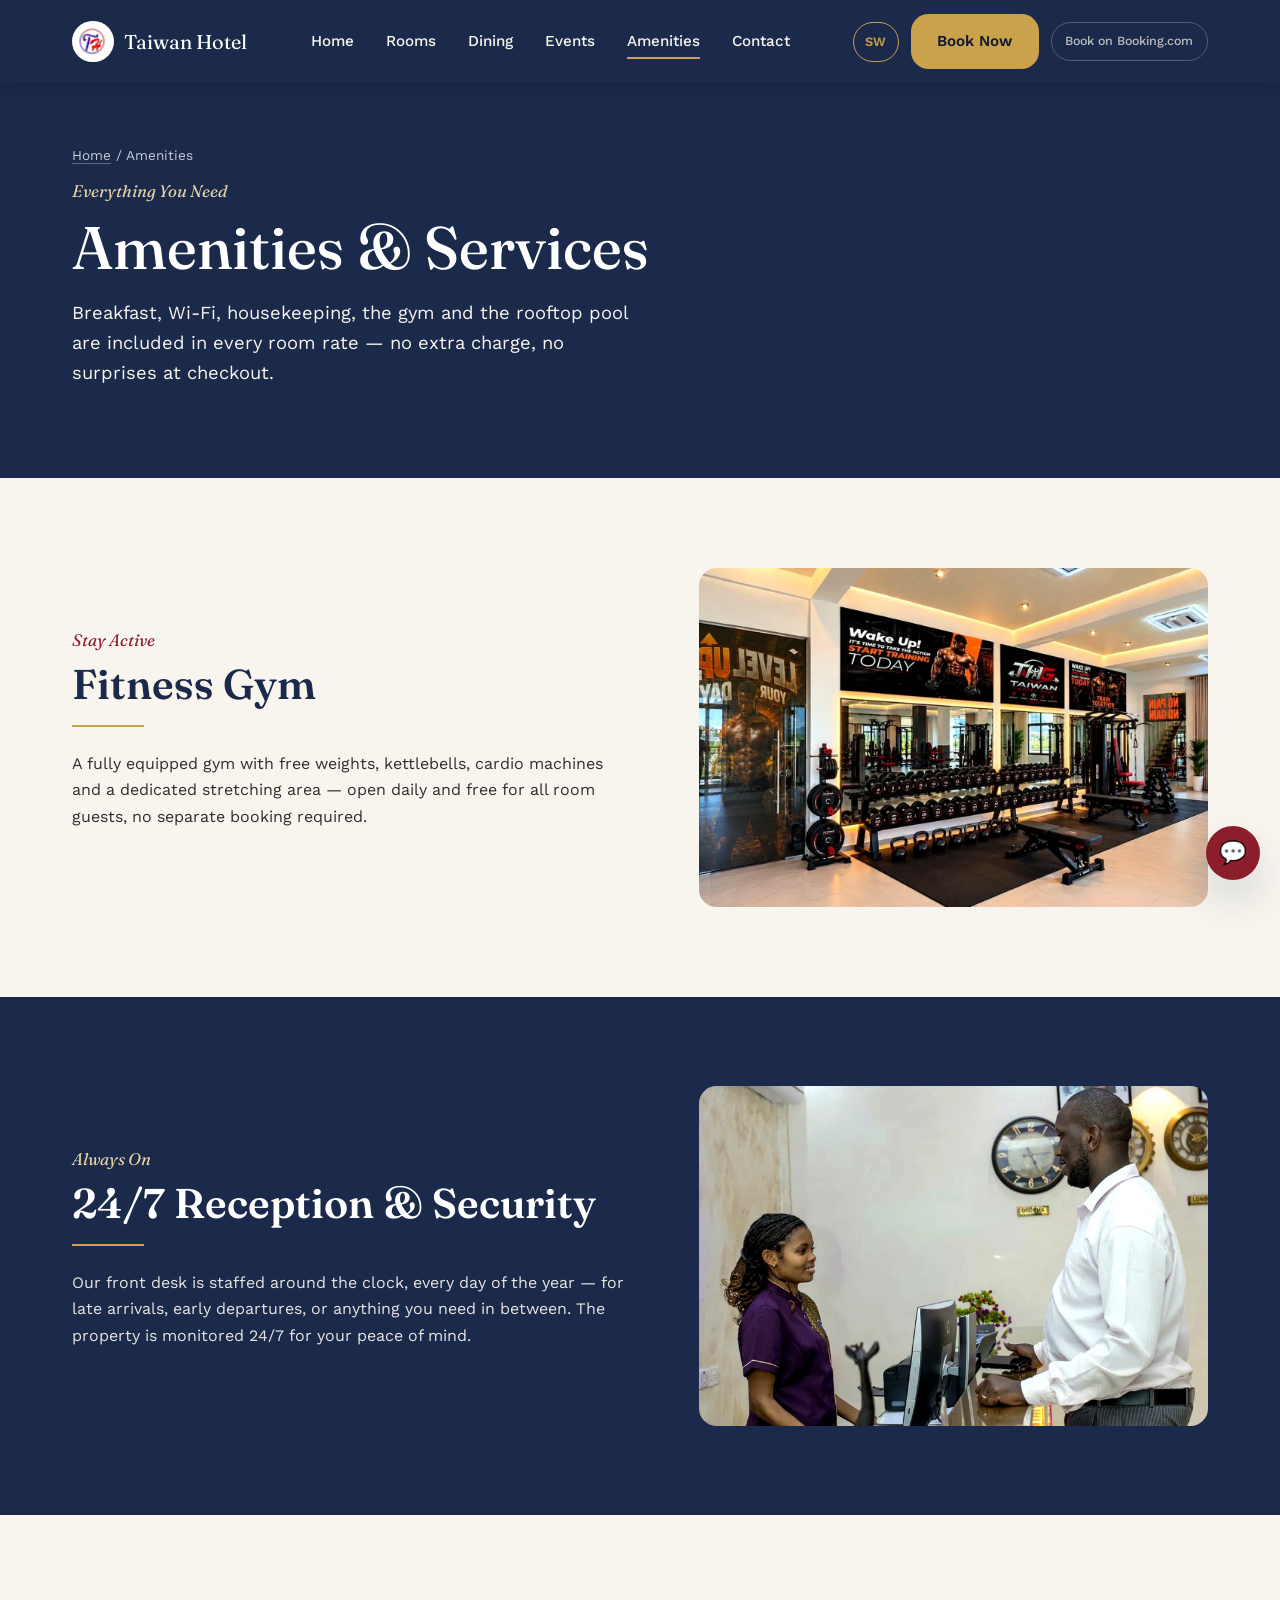
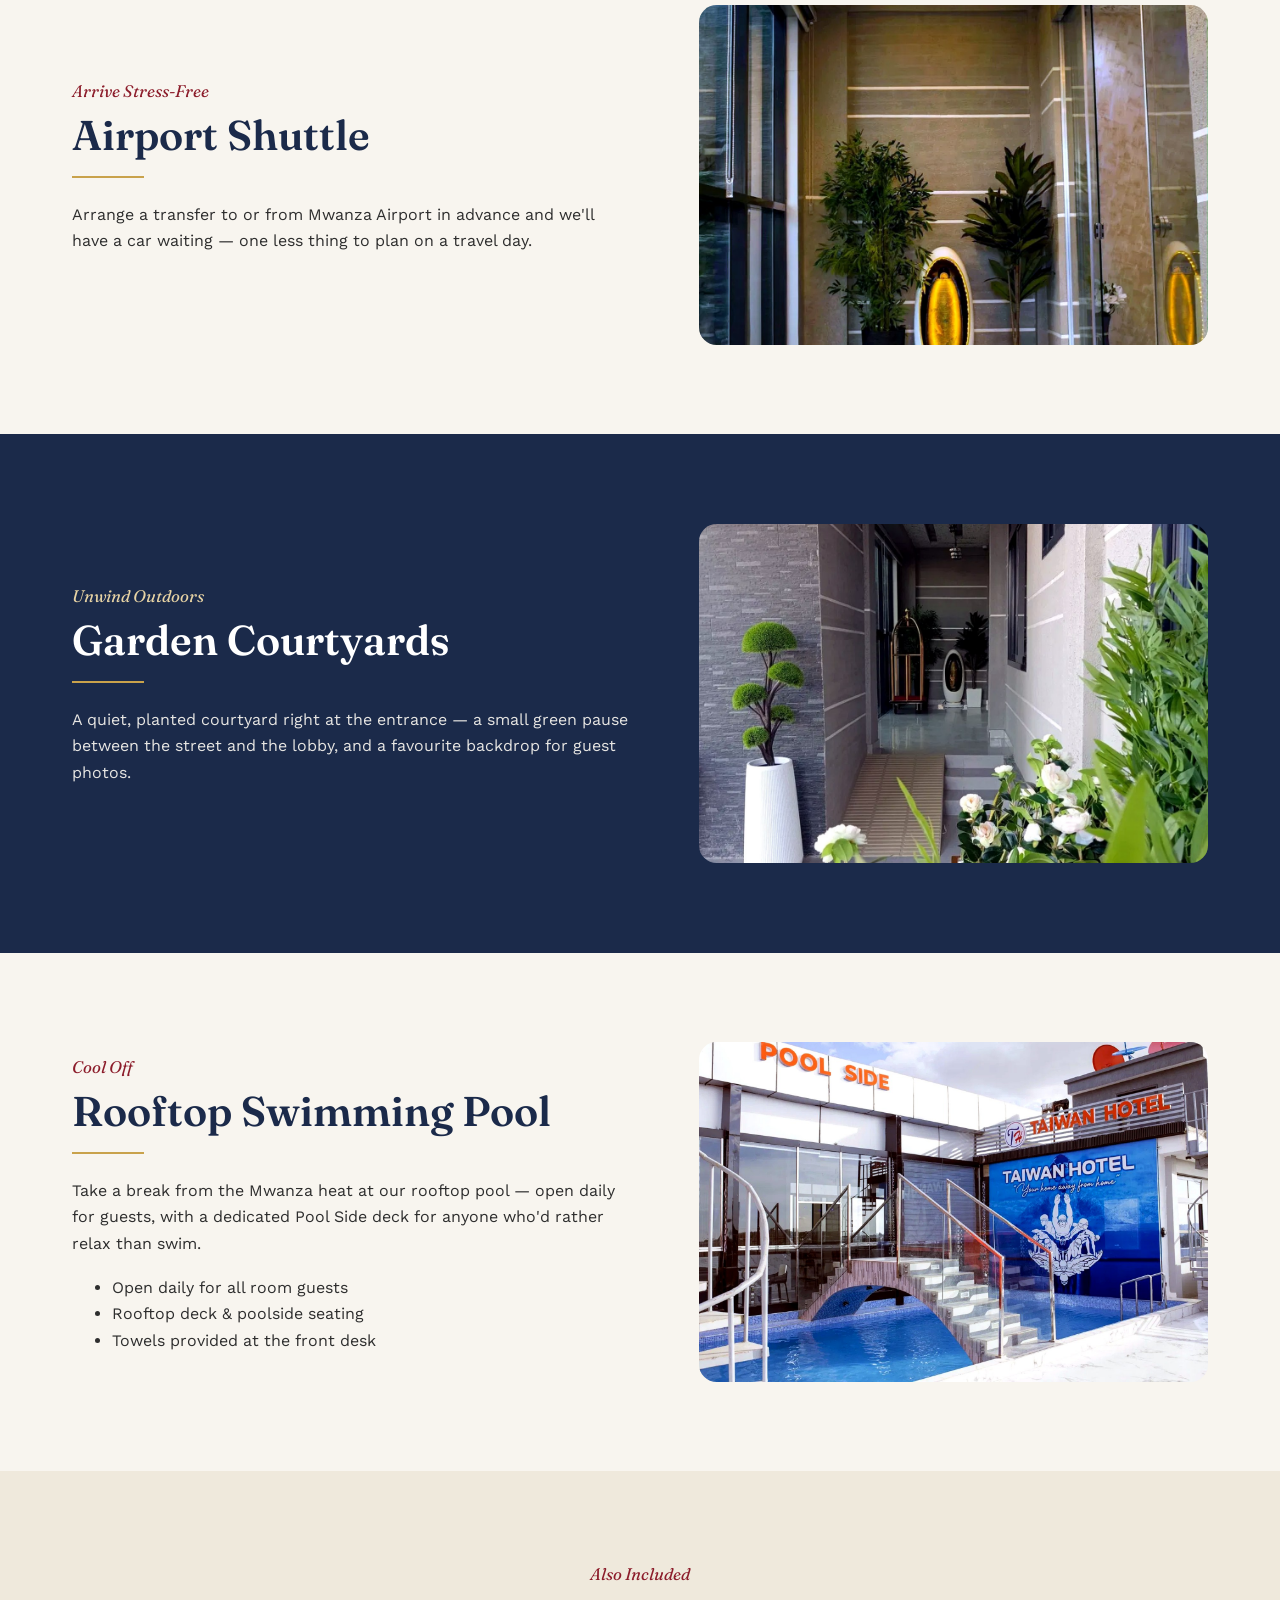
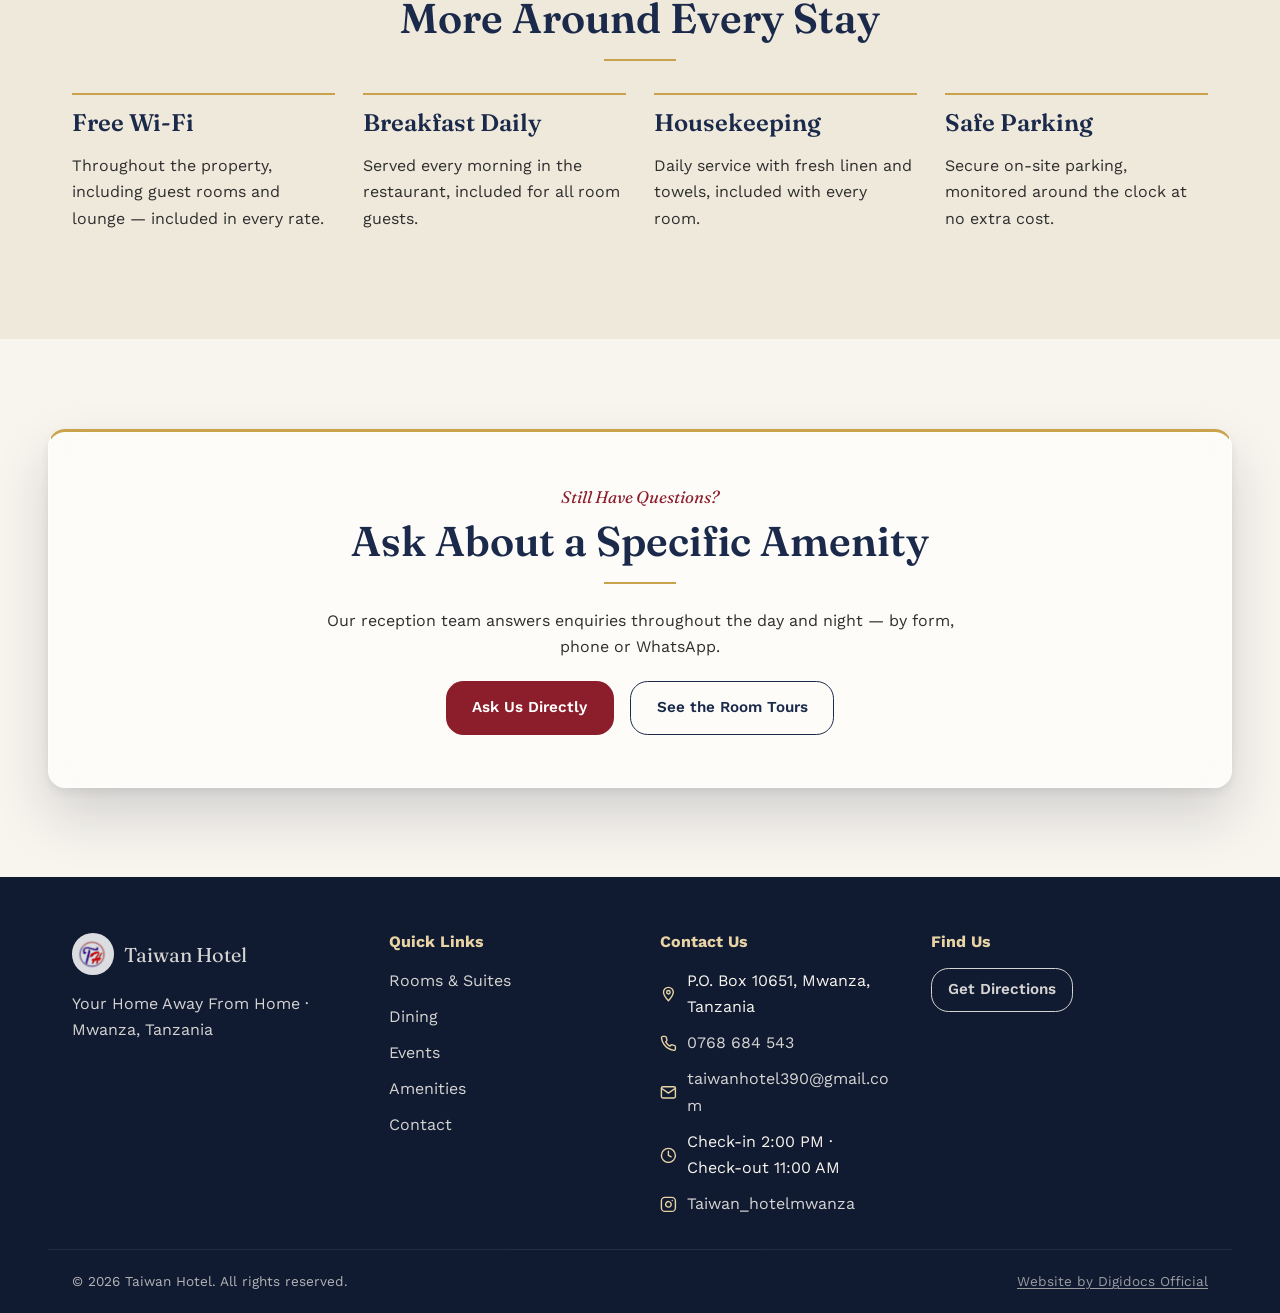
==== amenities.html @ 45055748 "Add files via upload" ====
<!doctype html>
<html lang="en">
<head>
<meta charset="UTF-8">
<meta name="viewport" content="width=device-width, initial-scale=1.0">
<title>Amenities & Services | Taiwan Hotel Mwanza</title>
<meta name="description" content="Gym, garden courtyards, 24/7 reception, airport shuttle and more &mdash; see every amenity and service included at Taiwan Hotel Mwanza.">
<link rel="canonical" href="https://taiwanhotel.co.tz/amenities.html">
<meta property="og:title" content="Amenities &amp; Services | Taiwan Hotel Mwanza">
<meta property="og:description" content="Explore the gym, pool, garden courtyards, 24/7 reception, airport shuttle and more at Taiwan Hotel Mwanza.">
<meta property="og:image" content="https://taiwanhotel.co.tz/hotel-taiwan-mwanza-fitness-gym.jpg">
<meta property="og:image:width" content="1600">
<meta property="og:image:height" content="900">
<meta property="og:image:alt" content="Fitness gym at Taiwan Hotel Mwanza">
<meta property="og:type" content="website">
<meta property="og:url" content="https://taiwanhotel.co.tz/amenities.html">
<meta property="og:site_name" content="Taiwan Hotel Mwanza">
<meta property="og:locale" content="en_TZ">
<meta name="twitter:card" content="summary_large_image">
<meta name="twitter:title" content="Amenities &amp; Services | Taiwan Hotel Mwanza">
<meta name="twitter:description" content="Explore the gym, pool, garden courtyards, 24/7 reception, airport shuttle and more.">
<meta name="twitter:image" content="https://taiwanhotel.co.tz/hotel-taiwan-mwanza-fitness-gym.jpg">
<meta name="robots" content="index, follow">
<meta name="author" content="Taiwan Hotel Mwanza">
<meta name="theme-color" content="#1B2A4A">
<link rel="icon" href="/favicon.ico" sizes="any">
<link rel="icon" type="image/png" sizes="16x16" href="/favicon-16x16.png">
<link rel="icon" type="image/png" sizes="32x32" href="/favicon-32x32.png">
<link rel="icon" type="image/png" sizes="48x48" href="/favicon-48x48.png">
<link rel="apple-touch-icon" sizes="180x180" href="/apple-touch-icon.png">
<link rel="manifest" href="/site.webmanifest">
<link rel="preconnect" href="https://fonts.googleapis.com">
<link rel="preconnect" href="https://fonts.gstatic.com" crossorigin>
<link href="https://fonts.googleapis.com/css2?family=Fraunces:ital,wght@0,400;0,500;0,600;1,500&family=Work+Sans:wght@400;500;600;700&display=swap" rel="stylesheet">
<link rel="stylesheet" href="/style.css">
<script type="application/ld+json">
{
  "@context": "https://schema.org",
  "@type": "BreadcrumbList",
  "itemListElement": [
    { "@type": "ListItem", "position": 1, "name": "Home", "item": "https://taiwanhotel.co.tz/" },
    { "@type": "ListItem", "position": 2, "name": "Amenities", "item": "https://taiwanhotel.co.tz/amenities.html" }
  ]
}
</script>
</head>
<body>
<a class="skip-link" href="#main">Skip to content</a>

<header class="site-header">
  <div class="container header-inner">
    <a class="brand" href="/index.html">
      <img src="/taiwan-hotel-logo.png" alt="Taiwan Hotel logo" width="96" height="96">
      <span>Taiwan Hotel</span>
    </a>
    <nav aria-label="Primary">
      <ul class="nav-links">
        <li><a href="/index.html" data-i18n="nav_home">Home</a></li>
        <li><a href="/rooms.html" data-i18n="nav_rooms">Rooms</a></li>
        <li><a href="/dining.html" data-i18n="nav_dining">Dining</a></li>
        <li><a href="/events.html" data-i18n="nav_events">Events</a></li>
        <li><a href="/amenities.html" aria-current="page" data-i18n="nav_amenities">Amenities</a></li>
        <li><a href="/contact.html" data-i18n="nav_contact">Contact</a></li>
      </ul>
    </nav>
    <div class="nav-actions">
      <button class="lang-toggle" type="button" aria-label="Change language">EN / SW</button>
      <a class="btn btn-gold" href="/contact.html?topic=Room%20Booking" data-i18n="nav_book">Book Now</a>
      <a class="btn-otas header-otas" href="https://www.booking.com/hotel/tz/the-new-taiwan.html?aid=304142&label=gen173nr-10CAQoggJCGnNlYXJjaF90YWl3YW4gaG90ZWwgbXdhbnphSDNYBGjoAYgBAZgBM7gBF8gBD9gBA-gBAfgBAYgCAagCAbgC09z01AbAAgHSAiQ4ZjA3MjY0NC0xMjNiLTRiZWUtOWI3YS0xYTAyODEzZjVhOWLYAgHgAgE" target="_blank" rel="noopener noreferrer" data-i18n="nav_book_otas">Book on Booking.com</a>
      <button class="nav-toggle" aria-label="Open menu" aria-expanded="false"><span></span><span></span><span></span></button>
    </div>
  </div>
  <div class="mobile-panel">
    <a href="/index.html" data-i18n="nav_home">Home</a>
    <a href="/rooms.html" data-i18n="nav_rooms">Rooms</a>
    <a href="/dining.html" data-i18n="nav_dining">Dining</a>
    <a href="/events.html" data-i18n="nav_events">Events</a>
    <a href="/amenities.html" data-i18n="nav_amenities">Amenities</a>
    <a href="/contact.html" data-i18n="nav_contact">Contact</a>
    <div class="mobile-cta-row">
      <a class="btn btn-gold" href="/contact.html?topic=Room%20Booking" data-i18n="nav_book">Book Now</a>
      <a class="btn btn-outline" href="https://wa.me/255768684543" target="_blank" rel="noopener">WhatsApp</a>
    </div>
    <div class="otas-mobile-row">
      <a href="https://www.booking.com/hotel/tz/the-new-taiwan.html?aid=304142&label=gen173nr-10CAQoggJCGnNlYXJjaF90YWl3YW4gaG90ZWwgbXdhbnphSDNYBGjoAYgBAZgBM7gBF8gBD9gBA-gBAfgBAYgCAagCAbgC09z01AbAAgHSAiQ4ZjA3MjY0NC0xMjNiLTRiZWUtOWI3YS0xYTAyODEzZjVhOWLYAgHgAgE" target="_blank" rel="noopener noreferrer" data-i18n="nav_book_otas">Book on Booking.com</a>
    </div>
  </div>
</header>

<main id="main">
  <section class="page-banner">
    <div class="container">
      <div class="breadcrumb"><a href="/index.html" data-i18n="nav_home">Home</a> / <span data-i18n="nav_amenities">Amenities</span></div>
      <span class="eyebrow" style="color:var(--gold-soft)" data-i18n="amenities_hero_eyebrow">Everything You Need</span>
      <h1 data-i18n="amenities_title">Amenities &amp; Services</h1>
      <p class="lede" style="color:var(--ivory)" data-i18n="amenities_lede">Breakfast, Wi-Fi, housekeeping, the gym and the rooftop pool are included in every room rate &mdash; no extra charge, no surprises at checkout.</p>
    </div>
  </section>

  <section>
    <div class="container split">
      <div>
        <span class="eyebrow" data-i18n="amen_gym_eyebrow">Stay Active</span>
        <h2 data-i18n="amen_gym_title">Fitness Gym</h2>
        <hr class="divider">
        <p data-i18n="amen_gym_p">A fully equipped gym with free weights, kettlebells, cardio machines and a dedicated stretching area &mdash; open daily and free for all room guests, no separate booking required.</p>
      </div>
      <figure><img src="/hotel-taiwan-mwanza-fitness-gym.jpg" alt="Taiwan Hotel Gym with dumbbell rack, benches and cardio equipment" loading="lazy" width="1600" height="900"></figure>
    </div>
  </section>

  <section class="bg-navy">
    <div class="container split reverse">
      <figure><img src="/hotel-taiwan-mwanza-reception-service-moment.jpg" alt="Front desk staff assisting a guest at Taiwan Hotel Mwanza reception" loading="lazy" width="1600" height="2400"></figure>
      <div>
        <span class="eyebrow" style="color:var(--gold-soft)" data-i18n="amen_reception_eyebrow">Always On</span>
        <h2 data-i18n="amen_reception_title">24/7 Reception &amp; Security</h2>
        <hr class="divider">
        <p style="color:var(--ivory);opacity:0.92" data-i18n="amen_reception_p">Our front desk is staffed around the clock, every day of the year &mdash; for late arrivals, early departures, or anything you need in between. The property is monitored 24/7 for your peace of mind.</p>
      </div>
    </div>
  </section>

  <section>
    <div class="container split">
      <div>
        <span class="eyebrow" data-i18n="amen_shuttle_eyebrow">Arrive Stress-Free</span>
        <h2 data-i18n="amen_shuttle_title">Airport Shuttle</h2>
        <hr class="divider">
        <p data-i18n="amen_shuttle_p">Arrange a transfer to or from Mwanza Airport in advance and we'll have a car waiting &mdash; one less thing to plan on a travel day.</p>
      </div>
      <figure><img src="/hotel-taiwan-mwanza-corridor-plants.jpg" alt="Covered entrance corridor with potted plants at Taiwan Hotel Mwanza" loading="lazy" width="1200" height="1799"></figure>
    </div>
  </section>

  <section class="bg-navy">
    <div class="container split reverse">
      <figure><img src="/hotel-taiwan-mwanza-garden-walkway.jpg" alt="Garden courtyard walkway with roses at Taiwan Hotel Mwanza" loading="lazy" width="1200" height="1594"></figure>
      <div>
        <span class="eyebrow" style="color:var(--gold-soft)" data-i18n="amen_garden_eyebrow">Unwind Outdoors</span>
        <h2 data-i18n="amen_garden_title">Garden Courtyards</h2>
        <hr class="divider">
        <p style="color:var(--ivory);opacity:0.92" data-i18n="amen_garden_p">A quiet, planted courtyard right at the entrance &mdash; a small green pause between the street and the lobby, and a favourite backdrop for guest photos.</p>
      </div>
    </div>
  </section>

  <section>
    <div class="container split">
      <div>
        <span class="eyebrow" data-i18n="amen_pool_eyebrow">Cool Off</span>
        <h2 data-i18n="amen_pool_title">Rooftop Swimming Pool</h2>
        <hr class="divider">
        <p data-i18n="amen_pool_p">Take a break from the Mwanza heat at our rooftop pool &mdash; open daily for guests, with a dedicated Pool Side deck for anyone who'd rather relax than swim.</p>
        <ul>
          <li data-i18n="amen_pool_li1">Open daily for all room guests</li>
          <li data-i18n="amen_pool_li2">Rooftop deck &amp; poolside seating</li>
          <li data-i18n="amen_pool_li3">Towels provided at the front desk</li>
        </ul>
      </div>
      <figure><img src="/hotel-taiwan-mwanza-rooftop-swimming-pool.jpg" alt="Rooftop swimming pool with bridge walkway at Taiwan Hotel Mwanza, Pool Side signage above" loading="lazy" width="1600" height="1066"></figure>
    </div>
  </section>

  <section class="bg-ivory-deep">
    <div class="container center">
      <span class="eyebrow" data-i18n="amen_more_eyebrow">Also Included</span>
      <h2 data-i18n="amen_more_title">More Around Every Stay</h2>
      <hr class="divider">
    </div>
    <div class="container amenity-row" style="margin-top:2rem">
      <div class="amenity-item"><h3 data-i18n="amen_wifi_title">Free Wi-Fi</h3><p data-i18n="amen_wifi_desc">Throughout the property, including guest rooms and lounge &mdash; included in every rate.</p></div>
      <div class="amenity-item"><h3 data-i18n="amen_bf_title">Breakfast Daily</h3><p data-i18n="amen_bf_desc">Served every morning in the restaurant, included for all room guests.</p></div>
      <div class="amenity-item"><h3 data-i18n="amen_hk_title">Housekeeping</h3><p data-i18n="amen_hk_desc">Daily service with fresh linen and towels, included with every room.</p></div>
      <div class="amenity-item"><h3 data-i18n="amen_park_title">Safe Parking</h3><p data-i18n="amen_park_desc">Secure on-site parking, monitored around the clock at no extra cost.</p></div>
    </div>
  </section>

  <section class="center">
    <div class="container center cta-panel">
      <span class="eyebrow" data-i18n="amen_cta_eyebrow">Still Have Questions?</span>
      <h2 data-i18n="amen_cta_title">Ask About a Specific Amenity</h2>
      <hr class="divider">
      <p class="center" data-i18n="amen_cta_p">Our reception team answers enquiries throughout the day and night &mdash; by form, phone or WhatsApp.</p>
      <div class="cta-actions">
        <a class="btn btn-primary" href="/contact.html?topic=General%20Enquiry" data-i18n="btn_ask_directly">Ask Us Directly</a>
        <a class="btn btn-outline-navy" href="/rooms.html" data-i18n="btn_see_room_tours">See the Room Tours</a>
      </div>
    </div>
  </section>
</main>

<a class="whatsapp-fab" href="https://wa.me/255768684543" aria-label="Chat on WhatsApp" target="_blank" rel="noopener">&#128172;</a>

<footer class="site-footer">
  <div class="container footer-grid">
    <div>
      <a class="brand" href="/index.html" style="margin-bottom:1rem">
        <img src="/taiwan-hotel-logo.png" alt="Taiwan Hotel logo" width="96" height="96">
        <span>Taiwan Hotel</span>
      </a>
      <p style="opacity:0.85" data-i18n="footer_tagline">Your Home Away From Home &middot; Mwanza, Tanzania</p>
    </div>
    <div>
      <h3 data-i18n="footer_quicklinks">Quick Links</h3>
      <ul class="footer-list">
        <li><a href="/rooms.html" data-i18n="footer_link_rooms">Rooms &amp; Suites</a></li>
        <li><a href="/dining.html" data-i18n="nav_dining">Dining</a></li>
        <li><a href="/events.html" data-i18n="nav_events">Events</a></li>
        <li><a href="/amenities.html" data-i18n="nav_amenities">Amenities</a></li>
        <li><a href="/contact.html" data-i18n="nav_contact">Contact</a></li>
      </ul>
    </div>
    <div>
      <h3 data-i18n="footer_contact">Contact Us</h3>
      <ul class="footer-list icon-list">
        <li><svg class="icon" viewBox="0 0 24 24"><path d="M12 21s-7-7.5-7-12a7 7 0 0 1 14 0c0 4.5-7 12-7 12z"/><circle cx="12" cy="9" r="2.5"/></svg><span>P.O. Box 10651, Mwanza, Tanzania</span></li>
        <li><svg class="icon" viewBox="0 0 24 24"><path d="M22 16.92v3a2 2 0 0 1-2.18 2 19.79 19.79 0 0 1-8.63-3.07 19.5 19.5 0 0 1-6-6 19.79 19.79 0 0 1-3.07-8.67A2 2 0 0 1 4.11 2h3a2 2 0 0 1 2 1.72c.13.96.36 1.9.7 2.81a2 2 0 0 1-.45 2.11L8.09 9.91a16 16 0 0 0 6 6l1.27-1.27a2 2 0 0 1 2.11-.45c.91.34 1.85.57 2.81.7A2 2 0 0 1 22 16.92z"/></svg><a href="tel:+255768684543">0768 684 543</a></li>
        <li><svg class="icon" viewBox="0 0 24 24"><rect x="2" y="4" width="20" height="16" rx="2"/><path d="m22 6-10 7L2 6"/></svg><a href="mailto:taiwanhotel390@gmail.com">taiwanhotel390@gmail.com</a></li>
        <li><svg class="icon" viewBox="0 0 24 24"><circle cx="12" cy="12" r="10"/><path d="M12 6v6l4 2"/></svg><span data-i18n="footer_hours">Check-in 2:00 PM &middot; Check-out 11:00 AM</span></li>
        <li><svg class="icon" viewBox="0 0 24 24"><rect x="2" y="2" width="20" height="20" rx="5"/><path d="M16 11.37A4 4 0 1 1 12.63 8 4 4 0 0 1 16 11.37z"/><line x1="17.5" y1="6.5" x2="17.5" y2="6.5"/></svg><a href="https://www.instagram.com/Taiwan_hotelmwanza" target="_blank" rel="noopener noreferrer">Taiwan_hotelmwanza</a></li>
      </ul>
    </div>
    <div>
      <h3 data-i18n="footer_findus">Find Us</h3>
      <a class="btn btn-outline" style="padding:0.5rem 1rem" href="/contact.html" data-i18n="footer_directions">Map &amp; Directions</a>
    </div>
  </div>
  <div class="container footer-bottom">
    <span>&copy; 2026 Taiwan Hotel. All rights reserved.</span>
    <span><a href="https://digidocsofficial.com" target="_blank" rel="noopener noreferrer">Website by Digidocs Official</a></span>
  </div>
</footer>

<script src="/i18n.js"></script>
<script src="/main.js"></script>
</body>
</html>
---- style.css ----
/* ==========================================================================
   Taiwan Hotel Mwanza — Design System
   Palette: Navy #1B2A4A · Burgundy #8C1D2B · Gold #C9A24B · Ivory #F8F5EF · Charcoal #2E2E2E
   Type: "Fraunces" (display/serif) + "Work Sans" (body/sans)
   ========================================================================== */

:root {
  --navy: #1B2A4A;
  --navy-deep: #101a30;
  --burgundy: #8C1D2B;
  --burgundy-deep: #6e1622;
  --gold: #C9A24B;
  --gold-soft: #e7d3a4;
  --ivory: #F8F5EF;
  --ivory-deep: #efe9dc;
  --charcoal: #2E2E2E;
  --white: #ffffff;
  --line: rgba(27, 42, 74, 0.14);
  --line-soft: rgba(27, 42, 74, 0.08);
  --shadow: 0 1.25rem 2.5rem rgba(16, 26, 48, 0.14);

  --font-display: "Fraunces", "Iowan Old Style", Georgia, serif;
  --font-body: "Work Sans", "Segoe UI", Helvetica, Arial, sans-serif;

  --container: 74rem;
  --radius: 1.1rem;
  --glass-bg: rgba(255, 255, 255, 0.66);
  --glass-bg-strong: rgba(255, 255, 255, 0.82);
  --glass-border: rgba(255, 255, 255, 0.55);
  --glass-shadow: 0 1.75rem 3.5rem rgba(16, 26, 48, 0.16), 0 0.25rem 0.75rem rgba(16, 26, 48, 0.08), inset 0 1px 0 rgba(255, 255, 255, 0.65);
  --radius-sm: 0.5rem;
}

*, *::before, *::after { box-sizing: border-box; }

html {
  font-size: 100%;
  scroll-behavior: smooth;
}

@media (prefers-reduced-motion: reduce) {
  html { scroll-behavior: auto; }
  *, *::before, *::after {
    animation-duration: 0.001ms !important;
    animation-iteration-count: 1 !important;
    transition-duration: 0.001ms !important;
  }
}

body {
  margin: 0;
  font-family: var(--font-body);
  color: var(--charcoal);
  background: var(--ivory);
  line-height: 1.65;
  font-size: 1rem;
  -webkit-font-smoothing: antialiased;
}

img { max-width: 100%; display: block; }

h1, h2, h3, h4 {
  font-family: var(--font-display);
  color: var(--navy);
  line-height: 1.15;
  margin: 0 0 1rem;
  font-weight: 600;
}

h1 { font-size: clamp(2.25rem, 5vw, 3.75rem); font-weight: 500; }
h2 { font-size: clamp(1.8rem, 3.4vw, 2.6rem); }
h3 { font-size: clamp(1.25rem, 2vw, 1.5rem); }

p { margin: 0 0 1.1rem; max-width: 42rem; }
p.wide { max-width: none; }

a { color: inherit; text-decoration: none; }

.container {
  width: 100%;
  max-width: var(--container);
  margin: 0 auto;
  padding: 0 1.5rem;
}

section { padding: clamp(3rem, 7vw, 6.5rem) 0; }
.section-tight { padding: clamp(2rem, 4vw, 3.5rem) 0; }

.bg-ivory-deep { background: var(--ivory-deep); }
.bg-navy { background: var(--navy); color: var(--ivory); }
.bg-navy h2, .bg-navy h3 { color: var(--white); }
.bg-white { background: var(--white); }

hr.divider {
  border: none;
  height: 2px;
  width: 4.5rem;
  background: var(--gold);
  margin: 0 0 1.5rem;
}
.center .divider { margin-inline: auto; }

.eyebrow {
  font-family: var(--font-display);
  font-style: italic;
  color: var(--burgundy);
  font-size: 1.05rem;
  margin-bottom: 0.4rem;
  display: block;
}

.lede {
  font-size: 1.15rem;
  color: var(--navy);
  max-width: 36rem;
}

.center { text-align: center; margin-inline: auto; }

/* ---------- Buttons ---------- */
.btn {
  display: inline-flex;
  align-items: center;
  gap: 0.5rem;
  font-family: var(--font-body);
  font-weight: 600;
  font-size: 0.95rem;
  padding: 0.85rem 1.6rem;
  border-radius: var(--radius);
  border: 1px solid transparent;
  cursor: pointer;
  min-height: 44px;
  transition: background 0.2s ease, color 0.2s ease, border-color 0.2s ease, transform 0.15s ease;
}
.btn:focus-visible { outline: 3px solid var(--gold); outline-offset: 2px; }

.btn-primary { background: var(--burgundy); color: var(--white); }
.btn-primary:hover { background: var(--burgundy-deep); }

.btn-gold { background: var(--gold); color: var(--navy-deep); }
.btn-gold:hover { background: var(--gold-soft); }

.btn-outline { background: transparent; border-color: currentColor; color: inherit; }
.btn-outline:hover { background: rgba(255,255,255,0.12); }

.btn-outline-navy { background: transparent; border-color: var(--navy); color: var(--navy); }
.btn-outline-navy:hover { background: var(--navy); color: var(--white); }

.btn-ghost { background: transparent; color: var(--navy); padding-inline: 0; min-height: auto; border-bottom: 1px solid var(--gold); border-radius: 0; }
.btn-ghost:hover { color: var(--burgundy); border-color: var(--burgundy); }

/* ---------- Header / Nav ---------- */
.site-header {
  position: fixed;
  top: 0; left: 0; right: 0;
  z-index: 100;
  background: rgba(27, 42, 74, 0.0);
  transition: background 0.3s ease, box-shadow 0.3s ease;
}
.site-header.solid, .site-header:not(.on-hero) {
  background: var(--navy);
  box-shadow: 0 0.25rem 1rem rgba(0,0,0,0.15);
}
.header-inner {
  display: flex;
  align-items: center;
  justify-content: space-between;
  padding-block: 0.9rem;
  gap: 1rem;
}
.brand {
  display: flex;
  align-items: center;
  gap: 0.65rem;
  color: var(--white);
  font-family: var(--font-display);
  font-size: 1.25rem;
}
.brand img { height: 2.6rem; width: auto; background: var(--white); border-radius: 50%; padding: 0.2rem; }

.nav-links {
  display: none;
  align-items: center;
  gap: 2rem;
  list-style: none;
  margin: 0; padding: 0;
}
.nav-links a {
  color: var(--ivory);
  font-size: 0.95rem;
  font-weight: 500;
  padding: 0.4rem 0;
  border-bottom: 2px solid transparent;
}
.nav-links a:hover, .nav-links a[aria-current="page"] { border-color: var(--gold); }

.nav-actions { display: flex; align-items: center; gap: 0.75rem; }

.lang-toggle {
  background: transparent;
  border: 1px solid var(--gold);
  color: var(--gold);
  font-family: var(--font-body);
  font-weight: 600;
  font-size: 0.8rem;
  padding: 0.4rem 0.7rem;
  border-radius: 999px;
  cursor: pointer;
  min-height: 40px;
}
.lang-toggle:hover { background: var(--gold); color: var(--navy-deep); }

.nav-toggle {
  display: inline-flex;
  flex-direction: column;
  justify-content: center;
  gap: 5px;
  width: 44px; height: 44px;
  background: transparent;
  border: 1px solid rgba(255,255,255,0.35);
  border-radius: var(--radius);
  cursor: pointer;
}
.nav-toggle span { display: block; width: 20px; height: 2px; background: var(--white); margin-inline: auto; }

.mobile-panel {
  display: none;
  flex-direction: column;
  gap: 0.25rem;
  background: var(--navy-deep);
  padding: 1rem 1.5rem 1.5rem;
}
.mobile-panel.open { display: flex; }
.mobile-panel a {
  color: var(--ivory);
  padding: 0.75rem 0;
  border-bottom: 1px solid rgba(255,255,255,0.08);
  font-size: 1rem;
}

@media (min-width: 1024px) {
  .nav-links { display: flex; }
  .nav-toggle { display: none; }
  .mobile-panel { display: none !important; }
}

/* ---------- Hero ---------- */
.hero {
  position: relative;
  min-height: 100vh;
  min-height: 100svh;
  display: flex;
  align-items: flex-end;
  overflow: hidden;
  background: var(--navy-deep);
}
.hero video {
  position: absolute;
  inset: 0;
  width: 100%; height: 100%;
  object-fit: cover;
}
.hero-slideshow {
  position: absolute;
  inset: 0;
  width: 100%; height: 100%;
  overflow: hidden;
}
.hero-slide {
  position: absolute;
  inset: 0;
  width: 100%; height: 100%;
  object-fit: cover;
  opacity: 0;
  animation:
    hero-slide-fade 30s infinite,
    hero-slide-zoom 30s infinite;
}
.hero-slide:nth-child(1) { animation-delay: 0s, 0s; }
.hero-slide:nth-child(2) { animation-delay: 6s, 6s; }
.hero-slide:nth-child(3) { animation-delay: 12s, 12s; }
.hero-slide:nth-child(4) { animation-delay: 18s, 18s; }
.hero-slide:nth-child(5) { animation-delay: 24s, 24s; }
@keyframes hero-slide-fade {
  0%      { opacity: 0; }
  2.5%    { opacity: 1; }
  17.5%   { opacity: 1; }
  20%     { opacity: 0; }
  100%    { opacity: 0; }
}
@keyframes hero-slide-zoom {
  0%   { transform: scale(1.06); }
  20%  { transform: scale(1.14); }
  100% { transform: scale(1.14); }
}
@media (prefers-reduced-motion: reduce) {
  .hero-slide { animation: none !important; opacity: 0; transform: none !important; }
  .hero-slide:first-child { opacity: 1; }
}
.hero::after {
  content: "";
  position: absolute; inset: 0;
  background: linear-gradient(0deg, rgba(16,26,48,0.88) 0%, rgba(16,26,48,0.35) 45%, rgba(16,26,48,0.55) 100%);
}
.hero-content {
  position: relative;
  z-index: 2;
  color: var(--white);
  padding-block: 6rem 3rem;
  width: 100%;
}
.hero-content .eyebrow { color: var(--gold-soft); }
.hero-content h1 { color: var(--white); }
.hero-content h1 em { font-style: italic; color: var(--gold-soft); }
.hero-actions { display: flex; flex-wrap: wrap; gap: 1rem; margin-top: 1.5rem; }

/* Plan-your-stay strip */
.stay-strip {
  position: relative;
  z-index: 3;
  background: var(--glass-bg-strong);
  backdrop-filter: blur(22px) saturate(160%);
  -webkit-backdrop-filter: blur(22px) saturate(160%);
  border: 1px solid var(--glass-border);
  margin: 0 1rem -3.5rem;
  border-radius: var(--radius);
  box-shadow: var(--glass-shadow);
  padding: 1.5rem;
  display: grid;
  gap: 1rem;
  grid-template-columns: 1fr;
}
@media (min-width: 900px) {
  .stay-strip {
    margin: 0 auto -3.5rem;
    max-width: 62rem;
    grid-template-columns: repeat(4, 1fr) auto;
    align-items: end;
  }
}
.stay-strip label {
  display: block;
  font-size: 0.78rem;
  text-transform: none;
  color: var(--navy);
  font-weight: 600;
  margin-bottom: 0.35rem;
}
.stay-strip input, .stay-strip select {
  width: 100%;
  border: 1px solid var(--line);
  border-radius: var(--radius-sm);
  padding: 0.65rem 0.75rem;
  font-family: var(--font-body);
  font-size: 0.95rem;
  min-height: 44px;
  background: rgba(255,255,255,0.85);
  color: var(--charcoal);
}

/* ---------- Cards / grids ---------- */
.grid { display: grid; gap: 2rem; }
@media (min-width: 700px) { .grid-2 { grid-template-columns: 1fr 1fr; } }
@media (min-width: 900px) { .grid-3 { grid-template-columns: repeat(3, 1fr); } .grid-4 { grid-template-columns: repeat(4, 1fr); } }

.split {
  display: grid;
  gap: 2.5rem;
  align-items: center;
}
@media (min-width: 900px) {
  .split { grid-template-columns: 1.05fr 0.95fr; gap: 4rem; }
  .split.reverse > *:first-child { order: 2; }
}
.split figure { margin: 0; }
.split img { border-radius: var(--radius); aspect-ratio: 3 / 2; object-fit: cover; width: 100%; height: auto; }

.amenity-row {
  display: grid;
  gap: 1.75rem;
  grid-template-columns: repeat(2, 1fr);
}
@media (min-width: 700px) { .amenity-row { grid-template-columns: repeat(4, 1fr); } }
.amenity-item { border-top: 2px solid var(--gold); padding-top: 0.9rem; }
.amenity-item .num { font-family: var(--font-display); font-style: italic; color: var(--burgundy); font-size: 1.05rem; }

.room-card, .venue-card, .dish-card {
  background: var(--glass-bg);
  backdrop-filter: blur(16px) saturate(140%);
  -webkit-backdrop-filter: blur(16px) saturate(140%);
  border: 1px solid var(--glass-border);
  border-radius: var(--radius);
  box-shadow: var(--glass-shadow);
  overflow: hidden;
  position: relative;
}
.room-card::before, .venue-card::before, .dish-card::before {
  content: "";
  position: absolute;
  top: 0; left: 0; right: 0;
  height: 3px;
  background: linear-gradient(90deg, var(--gold) 0%, var(--gold-soft) 50%, var(--burgundy) 100%);
  z-index: 1;
}
.room-card img, .venue-card img, .dish-card img { aspect-ratio: 3/2; object-fit: cover; object-position: center; width: 100%; height: auto; display: block; }
.room-card .body, .venue-card .body, .dish-card .body { padding: 1.5rem; }
.room-card .price { font-family: var(--font-display); color: var(--burgundy); font-size: 1.2rem; }

/* ---------- Testimonials ---------- */
.testimonials { display: grid; gap: 1.75rem; }
@media (min-width: 800px) { .testimonials { grid-template-columns: repeat(3, 1fr); } }
.testi-card {
  background: var(--glass-bg);
  backdrop-filter: blur(16px) saturate(140%);
  -webkit-backdrop-filter: blur(16px) saturate(140%);
  border: 1px solid var(--glass-border);
  border-top: 3px solid var(--gold);
  border-radius: var(--radius);
  box-shadow: var(--glass-shadow);
  padding: 1.75rem;
  display: flex;
  flex-direction: column;
  gap: 1rem;
  height: 100%;
}
.testi-quote { font-family: var(--font-display); font-style: italic; color: var(--navy); font-size: 1.05rem; }
.testi-person { display: flex; align-items: center; gap: 0.85rem; margin-top: auto; }
.avatar {
  width: 3rem; height: 3rem;
  border-radius: 50%;
  display: flex; align-items: center; justify-content: center;
  background: var(--navy);
  color: var(--gold-soft);
  font-family: var(--font-display);
  font-weight: 600;
  flex-shrink: 0;
  overflow: hidden;
}
.avatar img { width: 100%; height: 100%; object-fit: cover; }
.testi-source { font-size: 0.82rem; color: var(--burgundy); font-weight: 600; }

/* ---------- Forms ---------- */
.form-card {
  background: var(--glass-bg-strong);
  backdrop-filter: blur(20px) saturate(150%);
  -webkit-backdrop-filter: blur(20px) saturate(150%);
  border: 1px solid var(--glass-border);
  padding: clamp(1.5rem, 4vw, 2.75rem);
  border-radius: var(--radius);
  box-shadow: var(--glass-shadow);
}
.form-row { display: grid; gap: 1rem; margin-bottom: 1rem; }
@media (min-width: 640px) { .form-row.cols-2 { grid-template-columns: 1fr 1fr; } }
.form-card label { display: block; font-weight: 600; font-size: 0.88rem; margin-bottom: 0.35rem; color: var(--navy); }
.form-card input, .form-card select, .form-card textarea {
  width: 100%;
  border: 1px solid var(--line);
  border-radius: var(--radius-sm);
  padding: 0.75rem;
  font-family: var(--font-body);
  font-size: 1rem;
  background: var(--ivory);
  color: var(--charcoal);
  min-height: 44px;
}
.form-card textarea { min-height: 8rem; resize: vertical; }
.form-note { font-size: 0.85rem; color: var(--navy); opacity: 0.75; }
.honeypot { position: absolute; left: -9999px; }

.stay-summary {
  background: var(--ivory-deep);
  border: 1px solid var(--line);
  border-left: 3px solid var(--gold);
  border-radius: var(--radius);
  padding: 1.25rem 1.5rem;
  margin-bottom: 1.5rem;
}
.stay-summary h2 { margin-bottom: 0.75rem; font-size: 1.1rem; }
.stay-summary-grid {
  display: grid;
  grid-template-columns: repeat(2, 1fr);
  gap: 0.85rem 1.5rem;
  margin: 0 0 0.85rem;
}
@media (min-width: 560px) { .stay-summary-grid { grid-template-columns: repeat(4, 1fr); } }
.stay-summary-grid dt { font-size: 0.72rem; text-transform: uppercase; letter-spacing: 0.03em; color: var(--navy); opacity: 0.65; margin: 0; }
.stay-summary-grid dd { margin: 0.15rem 0 0; font-weight: 600; color: var(--navy); }
.stay-summary .form-note { margin-bottom: 0.5rem; }

/* ---------- Footer ---------- */
.site-footer { background: var(--navy-deep); color: var(--ivory); }
.footer-grid {
  display: grid;
  gap: 2.5rem;
  padding-block: 3.5rem 2rem;
}
@media (min-width: 800px) { .footer-grid { grid-template-columns: 1.2fr 1fr 1fr 1.2fr; } }
.site-footer h3 { color: var(--gold-soft); font-size: 1rem; font-family: var(--font-body); font-weight: 700; margin-bottom: 1rem; }
.site-footer a { color: var(--ivory); opacity: 0.85; }
.site-footer a:hover { opacity: 1; color: var(--gold-soft); }
.footer-list { list-style: none; margin: 0; padding: 0; display: flex; flex-direction: column; gap: 0.6rem; }
.icon-list li { display: flex; align-items: center; gap: 0.65rem; }
.icon { width: 1.05rem; height: 1.05rem; flex-shrink: 0; stroke: var(--gold-soft); fill: none; stroke-width: 2; stroke-linecap: round; stroke-linejoin: round; }
.contact-block .icon { stroke: var(--gold); }
.contact-block li { display: flex; align-items: center; gap: 0.75rem; }
.footer-bottom {
  border-top: 1px solid rgba(255,255,255,0.12);
  padding-block: 1.25rem;
  font-size: 0.85rem;
  opacity: 0.7;
  display: flex; flex-wrap: wrap; gap: 0.5rem 1.5rem; justify-content: space-between;
}
.map-embed { border: 0; width: 100%; height: 14rem; border-radius: var(--radius); filter: grayscale(0.15) contrast(1.05); }
.footer-bottom a { text-decoration: underline; text-underline-offset: 2px; opacity: 0.85; }
.footer-bottom a:hover { opacity: 1; color: var(--gold-soft); }


/* ---------- Utility ---------- */
.skip-link {
  position: absolute; left: -9999px; top: 0;
  background: var(--gold); color: var(--navy-deep);
  padding: 0.75rem 1.25rem; z-index: 200;
}
.skip-link:focus { left: 1rem; top: 1rem; }

.page-banner {
  background: var(--navy);
  color: var(--white);
  padding-top: clamp(7rem, 14vw, 9rem);
  padding-bottom: clamp(3rem, 6vw, 4.5rem);
}
.page-banner h1 { color: var(--white); }
.breadcrumb { font-size: 0.85rem; opacity: 0.75; margin-bottom: 0.75rem; }

.btn-otas {
  background: transparent;
  color: var(--ivory);
  opacity: 0.72;
  border: 1px solid rgba(248,245,239,0.35);
  font-size: 0.78rem;
  font-weight: 500;
  padding: 0.5rem 0.85rem;
  min-height: 36px;
  border-radius: 999px;
}
.btn-otas:hover { opacity: 1; border-color: var(--gold-soft); color: var(--gold-soft); }
@media (max-width: 640px) { .btn-otas.header-otas { display: none; } }

.otas-mobile-row {
  border-top: 1px solid rgba(255,255,255,0.1);
  margin-top: 0.5rem;
  padding-top: 0.85rem;
}
.otas-mobile-row a {
  font-size: 0.85rem;
  opacity: 0.75;
}

/* ---------- TripAdvisor widget block ---------- */
.reviews-widget {
  margin-top: 3rem;
  padding-top: 2.5rem;
  border-top: 1px solid var(--line);
  text-align: center;
}
.reviews-widget h3 { margin-bottom: 0.35rem; }
.reviews-widget p { margin-inline: auto; opacity: 0.8; }
.reviews-widget-embed {
  margin-top: 1.5rem;
  min-height: 5.5rem;
  display: flex;
  align-items: center;
  justify-content: center;
}
.reviews-widget-embed .ta-placeholder {
  font-size: 0.85rem;
  color: var(--navy);
  opacity: 0.55;
}

.ta-strip {
  margin-top: 1.75rem;
  display: grid;
  gap: 1.25rem;
  grid-template-columns: 1fr;
  text-align: left;
}
@media (min-width: 900px) {
  .ta-strip { grid-template-columns: repeat(3, 1fr) 0.85fr; align-items: stretch; }
}
.ta-strip-card {
  background: var(--glass-bg);
  backdrop-filter: blur(14px) saturate(140%);
  -webkit-backdrop-filter: blur(14px) saturate(140%);
  border: 1px solid var(--glass-border);
  border-top: 3px solid var(--gold);
  padding: 1.4rem;
  border-radius: var(--radius);
  box-shadow: var(--glass-shadow);
}
.ta-strip-card .ta-stars { color: var(--gold); letter-spacing: 0.1em; margin-bottom: 0.5rem; font-size: 0.9rem; }
.ta-strip-card p { font-family: var(--font-display); font-style: italic; color: var(--navy); font-size: 0.98rem; margin: 0; }
.ta-strip-cta {
  background: var(--navy);
  color: var(--white);
  border-radius: var(--radius);
  padding: 1.4rem;
  display: flex;
  flex-direction: column;
  justify-content: center;
  align-items: flex-start;
  gap: 0.25rem;
  transition: background 0.2s ease;
}
.ta-strip-cta:hover { background: var(--navy-deep); }
.ta-strip-cta span:first-child { font-weight: 700; font-size: 1.05rem; }
.ta-strip-cta-sub { color: var(--gold-soft); font-size: 0.85rem; }

.whatsapp-fab {
  position: fixed;
  right: 1.25rem; bottom: 1.25rem;
  z-index: 90;
  background: var(--burgundy);
  color: var(--white);
  width: 3.4rem; height: 3.4rem;
  border-radius: 50%;
  display: flex; align-items: center; justify-content: center;
  box-shadow: var(--shadow);
  font-size: 1.4rem;
}
.whatsapp-fab:hover { background: var(--burgundy-deep); }

.stat { text-align: left; }
.stat .n { font-family: var(--font-display); font-size: clamp(2rem,4vw,2.75rem); color: var(--gold); display: block; }
.stat .l { font-size: 0.9rem; color: var(--ivory); opacity: 0.85; }

/* ---------- Scroll reveal ---------- */
.reveal { opacity: 0; transform: translateY(18px); transition: opacity 0.6s ease, transform 0.6s ease; }
.reveal.revealed { opacity: 1; transform: none; }
@media (prefers-reduced-motion: reduce) {
  .reveal { opacity: 1; transform: none; transition: none; }
}

/* ---------- Modern interactive polish ---------- */
.room-card, .venue-card, .testi-card, .ta-strip-card {
  transition: transform 0.35s cubic-bezier(.2,.8,.2,1), box-shadow 0.35s ease, border-color 0.35s ease;
}
.room-card:hover, .venue-card:hover {
  transform: translateY(-6px) scale(1.012);
  box-shadow: 0 2.25rem 4rem rgba(16, 26, 48, 0.22), 0 0.25rem 0.75rem rgba(16, 26, 48, 0.1);
  border-color: rgba(201, 162, 75, 0.45);
}
.testi-card:hover, .ta-strip-card:hover {
  transform: translateY(-4px);
  box-shadow: 0 1.25rem 2.5rem rgba(16, 26, 48, 0.16);
}
.btn { transition: background 0.2s ease, color 0.2s ease, border-color 0.2s ease, transform 0.15s ease, box-shadow 0.2s ease; }
.btn:active { transform: translateY(1px); }
.btn-primary:hover, .btn-gold:hover { box-shadow: 0 0.5rem 1.1rem rgba(16, 26, 48, 0.18); }

/* ==========================================================================
   Rooms showcase · video tours · included amenities · responsive polish
   ========================================================================== */

/* Anchor links land below the fixed header on every screen size */
[id] { scroll-margin-top: 6.5rem; }
@media (min-width: 1024px) { [id] { scroll-margin-top: 5.5rem; } }

a:focus-visible, button:focus-visible, video:focus-visible {
  outline: 3px solid var(--gold);
  outline-offset: 3px;
  border-radius: 2px;
}

.breadcrumb a { border-bottom: 1px solid rgba(233, 214, 168, 0.5); }
.breadcrumb a:hover { color: var(--gold-soft); border-color: var(--gold-soft); }

/* ---------- Jump links in the rooms banner ---------- */
.room-jump {
  display: flex;
  flex-wrap: wrap;
  gap: 0.5rem;
  margin-top: 1.75rem;
}
.room-jump a {
  font-size: 0.82rem;
  font-weight: 600;
  letter-spacing: 0.02em;
  color: var(--ivory);
  border: 1px solid rgba(248, 245, 239, 0.32);
  border-radius: 999px;
  padding: 0.45rem 1rem;
  transition: background 0.2s ease, border-color 0.2s ease, color 0.2s ease;
}
.room-jump a:hover { background: var(--gold); border-color: var(--gold); color: var(--navy-deep); }

/* ---------- Room showcase blocks ---------- */
.room-showcase .split { align-items: center; }
@media (min-width: 900px) {
  .room-showcase .split { grid-template-columns: 1.08fr 0.92fr; gap: 4.5rem; }
}

.room-copy h2 { margin-bottom: 0.75rem; }
.room-copy p { max-width: 34rem; }

.room-media {
  position: relative;
  margin: 0;
  width: 100%;
  max-width: 27rem;
  margin-inline: auto;
}
.room-media video,
.room-media img {
  position: relative;
  z-index: 1;
  width: 100%;
  height: auto;
  aspect-ratio: 3 / 4;
  object-fit: cover;
  border-radius: 0.35rem;
  background: var(--navy-deep);
  box-shadow: var(--shadow);
  display: block;
}
.room-media::before {
  content: "";
  position: absolute;
  inset: -0.75rem -0.75rem 2rem 0.75rem;
  border: 1px solid var(--gold);
  border-radius: 0.35rem;
  opacity: 0.55;
  pointer-events: none;
}
.room-media figcaption {
  margin-top: 0.85rem;
  font-family: var(--font-display);
  font-style: italic;
  font-size: 0.9rem;
  color: var(--navy);
  opacity: 0.75;
  text-align: center;
}
.bg-navy .room-media figcaption { color: var(--ivory); opacity: 0.7; }

.media-badge {
  position: absolute;
  top: 0.9rem;
  left: 0.9rem;
  background: rgba(16, 26, 48, 0.72);
  color: var(--gold-soft);
  font-size: 0.68rem;
  font-weight: 700;
  letter-spacing: 0.12em;
  text-transform: uppercase;
  padding: 0.35rem 0.7rem;
  border-radius: 999px;
  backdrop-filter: blur(4px);
}

/* ---------- Spec chips ---------- */
.spec-list {
  list-style: none;
  margin: 1.5rem 0 1.75rem;
  padding: 0;
  display: grid;
  gap: 0.55rem 1.25rem;
  grid-template-columns: 1fr;
}
@media (min-width: 560px) { .spec-list { grid-template-columns: 1fr 1fr; } }
.spec-list li {
  position: relative;
  padding-left: 1.5rem;
  font-size: 0.93rem;
  line-height: 1.5;
}
.spec-list li::before {
  content: "";
  position: absolute;
  left: 0;
  top: 0.45rem;
  width: 0.55rem;
  height: 0.3rem;
  border-left: 2px solid var(--gold);
  border-bottom: 2px solid var(--gold);
  transform: rotate(-45deg);
}
.spec-list.on-navy li { color: var(--ivory); opacity: 0.92; }

/* ---------- Confidential rate line ---------- */
.rate-line {
  display: flex;
  flex-wrap: wrap;
  align-items: baseline;
  gap: 0.35rem 1.25rem;
  border-top: 1px solid var(--line);
  border-bottom: 1px solid var(--line);
  padding: 0.9rem 0;
  margin-bottom: 1.5rem;
}
.rate-label {
  display: block;
  font-size: 0.7rem;
  letter-spacing: 0.14em;
  text-transform: uppercase;
  color: var(--navy);
  opacity: 0.6;
}
.rate-value {
  font-family: var(--font-display);
  font-style: italic;
  font-size: 1.35rem;
  color: var(--burgundy);
}
.rate-line .rate-note {
  margin: 0;
  font-size: 0.86rem;
  opacity: 0.78;
  flex: 1 1 14rem;
  min-width: 12rem;
}
.rate-line.on-navy { border-color: rgba(248, 245, 239, 0.22); }
.rate-line.on-navy .rate-label { color: var(--ivory); opacity: 0.7; }
.rate-line.on-navy .rate-value { color: var(--gold-soft); }
.rate-line.on-navy .rate-note { color: var(--ivory); opacity: 0.8; }

.room-actions {
  display: flex;
  flex-wrap: wrap;
  align-items: center;
  gap: 0.85rem 1.25rem;
}

/* ---------- Included-with-every-room grid ---------- */
.included-grid {
  display: grid;
  gap: 1.25rem;
  grid-template-columns: 1fr;
}
@media (min-width: 560px) { .included-grid { grid-template-columns: repeat(2, 1fr); } }
@media (min-width: 1000px) { .included-grid { grid-template-columns: repeat(4, 1fr); } }
.included-item {
  background: var(--glass-bg);
  backdrop-filter: blur(14px) saturate(140%);
  -webkit-backdrop-filter: blur(14px) saturate(140%);
  border: 1px solid var(--glass-border);
  border-top: 3px solid var(--gold);
  border-radius: var(--radius);
  box-shadow: var(--glass-shadow);
  padding: 1.5rem 1.35rem;
  transition: transform 0.25s ease, box-shadow 0.25s ease;
}
.included-item:hover { transform: translateY(-4px); box-shadow: 0 1.25rem 2.5rem rgba(16, 26, 48, 0.18); }
.included-item h3 { font-size: 1.05rem; margin: 0.85rem 0 0.4rem; }
.included-item p { font-size: 0.9rem; margin: 0; opacity: 0.85; }
.icon-lg {
  width: 1.9rem;
  height: 1.9rem;
  stroke: var(--burgundy);
  fill: none;
  stroke-width: 1.6;
  stroke-linecap: round;
  stroke-linejoin: round;
  display: block;
}

/* ---------- Home page room preview cards ---------- */
.room-preview-grid {
  display: grid;
  gap: 1.75rem;
  grid-template-columns: 1fr;
}
@media (min-width: 560px) { .room-preview-grid { grid-template-columns: repeat(2, 1fr); } }
@media (min-width: 900px) {
  .room-preview-grid { grid-template-columns: repeat(6, 1fr); }
  .room-preview-grid > * { grid-column: span 2; }
  .room-preview-grid > *:nth-child(4) { grid-column: 2 / span 2; }
  .room-preview-grid > *:nth-child(5) { grid-column: 4 / span 2; }
}
.room-preview { display: block; border-radius: var(--radius); overflow: hidden; }
.room-preview img { aspect-ratio: 4 / 5; object-fit: cover; width: 100%; height: auto; display: block; }
.room-preview .body { padding: 1.25rem 1.35rem 1.5rem; }
.room-preview p { font-size: 0.92rem; }
.room-preview .btn-ghost { display: inline-block; margin-top: 0.35rem; }
.room-preview:hover .btn-ghost { color: var(--burgundy); border-color: var(--burgundy); }

/* ---------- Closing CTA panel ---------- */
.cta-panel {
  background: var(--glass-bg);
  backdrop-filter: blur(16px) saturate(140%);
  -webkit-backdrop-filter: blur(16px) saturate(140%);
  border: 1px solid var(--glass-border);
  border-top: 3px solid var(--gold);
  border-radius: var(--radius);
  padding: clamp(2rem, 5vw, 3.25rem) clamp(1.25rem, 4vw, 3rem);
  box-shadow: var(--glass-shadow);
}
.cta-actions {
  display: flex;
  flex-wrap: wrap;
  gap: 1rem;
  justify-content: center;
  margin-top: 1.25rem;
}

/* ---------- Mobile menu CTAs ---------- */
.mobile-cta-row {
  display: flex;
  gap: 0.75rem;
  margin-top: 1rem;
}
.mobile-cta-row .btn { flex: 1 1 0; justify-content: center; font-size: 0.9rem; padding-inline: 0.9rem; }
.mobile-cta-row .btn-outline { color: var(--ivory); }

/* ---------- Small-screen refinements ---------- */
@media (max-width: 420px) {
  .nav-actions { gap: 0.5rem; }
  .lang-toggle { padding: 0.35rem 0.55rem; font-size: 0.72rem; min-height: 36px; }
  .nav-actions .btn-gold { padding: 0.6rem 0.9rem; font-size: 0.82rem; min-height: 40px; }
  .brand span { display: none; }
  .brand img { height: 2.3rem; }
}
@media (max-width: 560px) {
  .hero-actions .btn, .cta-actions .btn, .room-actions .btn { width: 100%; justify-content: center; }
  .room-actions .btn-ghost { width: auto; }
  .footer-bottom { flex-direction: column; gap: 0.5rem; }
  .whatsapp-fab { right: 1rem; bottom: 1rem; }
}

/* Keep long words and links from forcing horizontal scroll on narrow phones */
body { overflow-x: hidden; }
h1, h2, h3, p, li, a { overflow-wrap: break-word; }
.site-footer a[href^="mailto"] { word-break: break-word; }

/* Large screens: keep line lengths readable rather than stretched */
@media (min-width: 1500px) { :root { --container: 78rem; } }
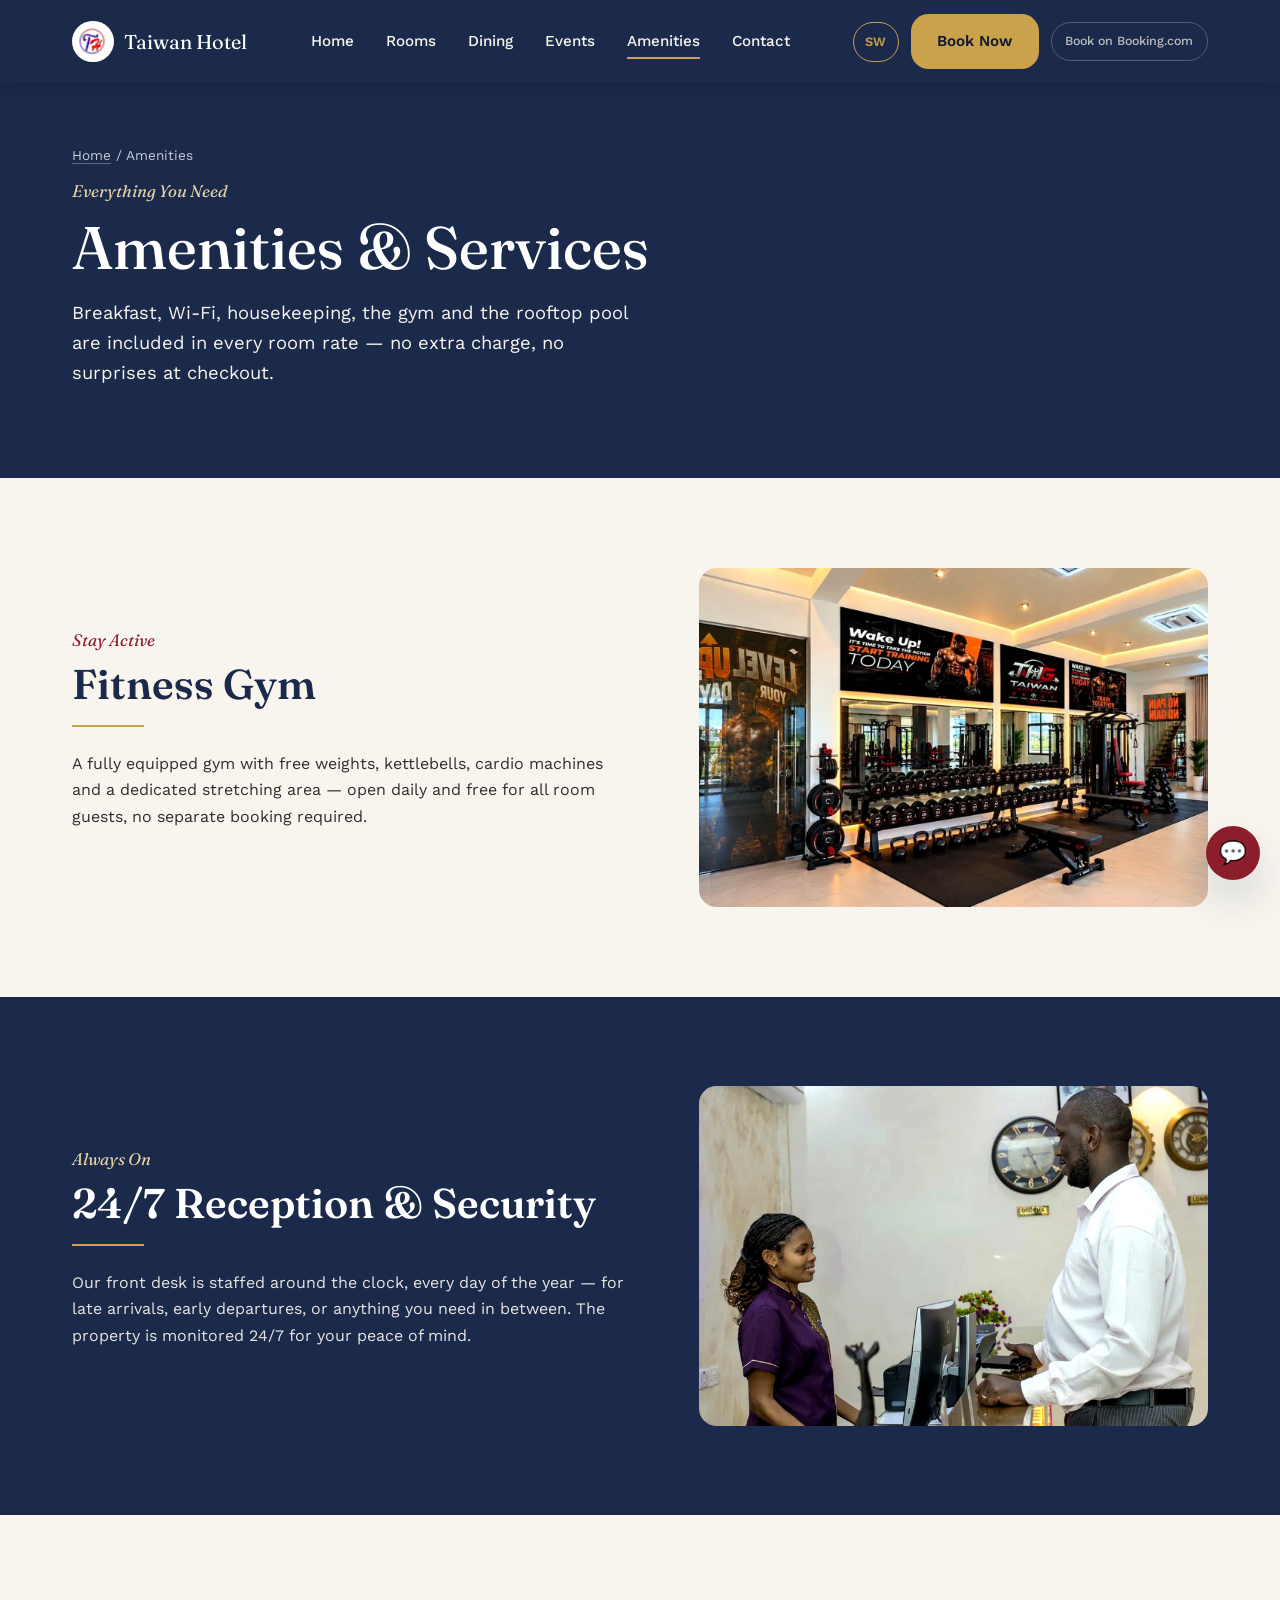
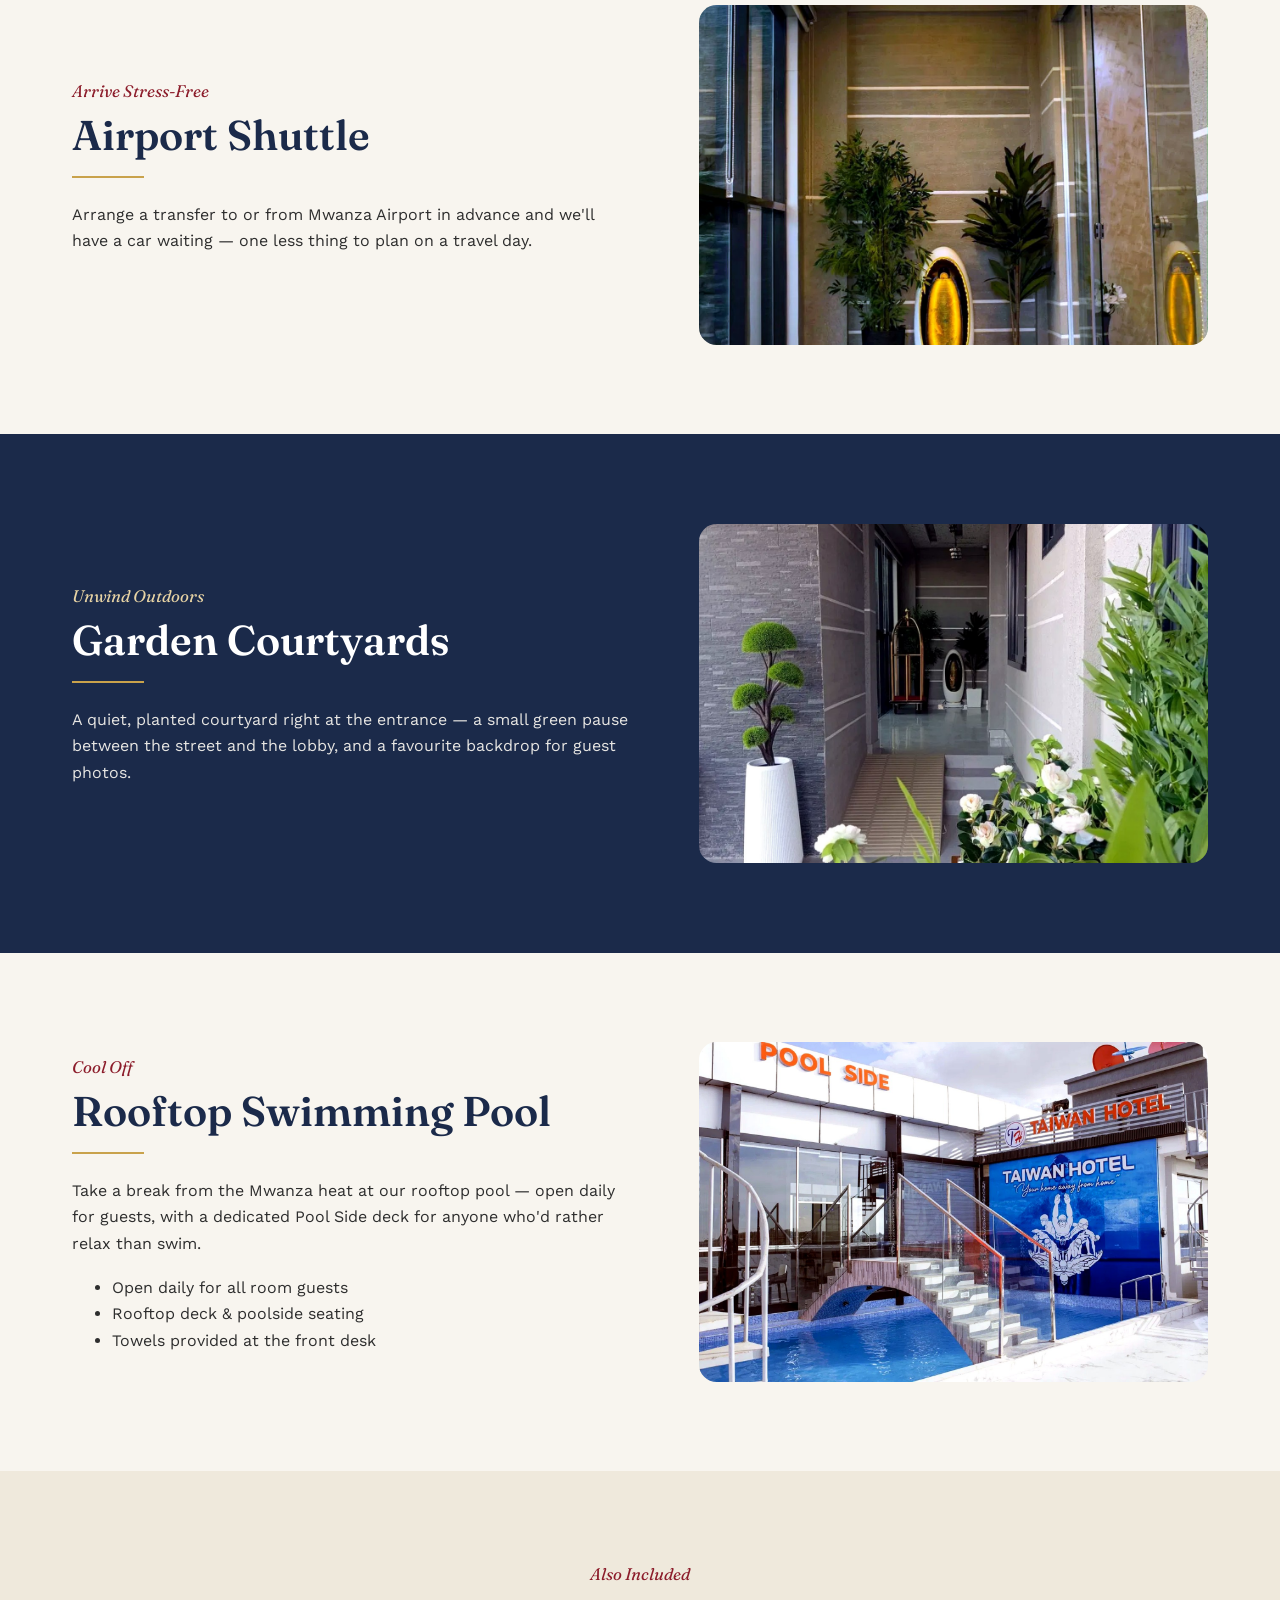
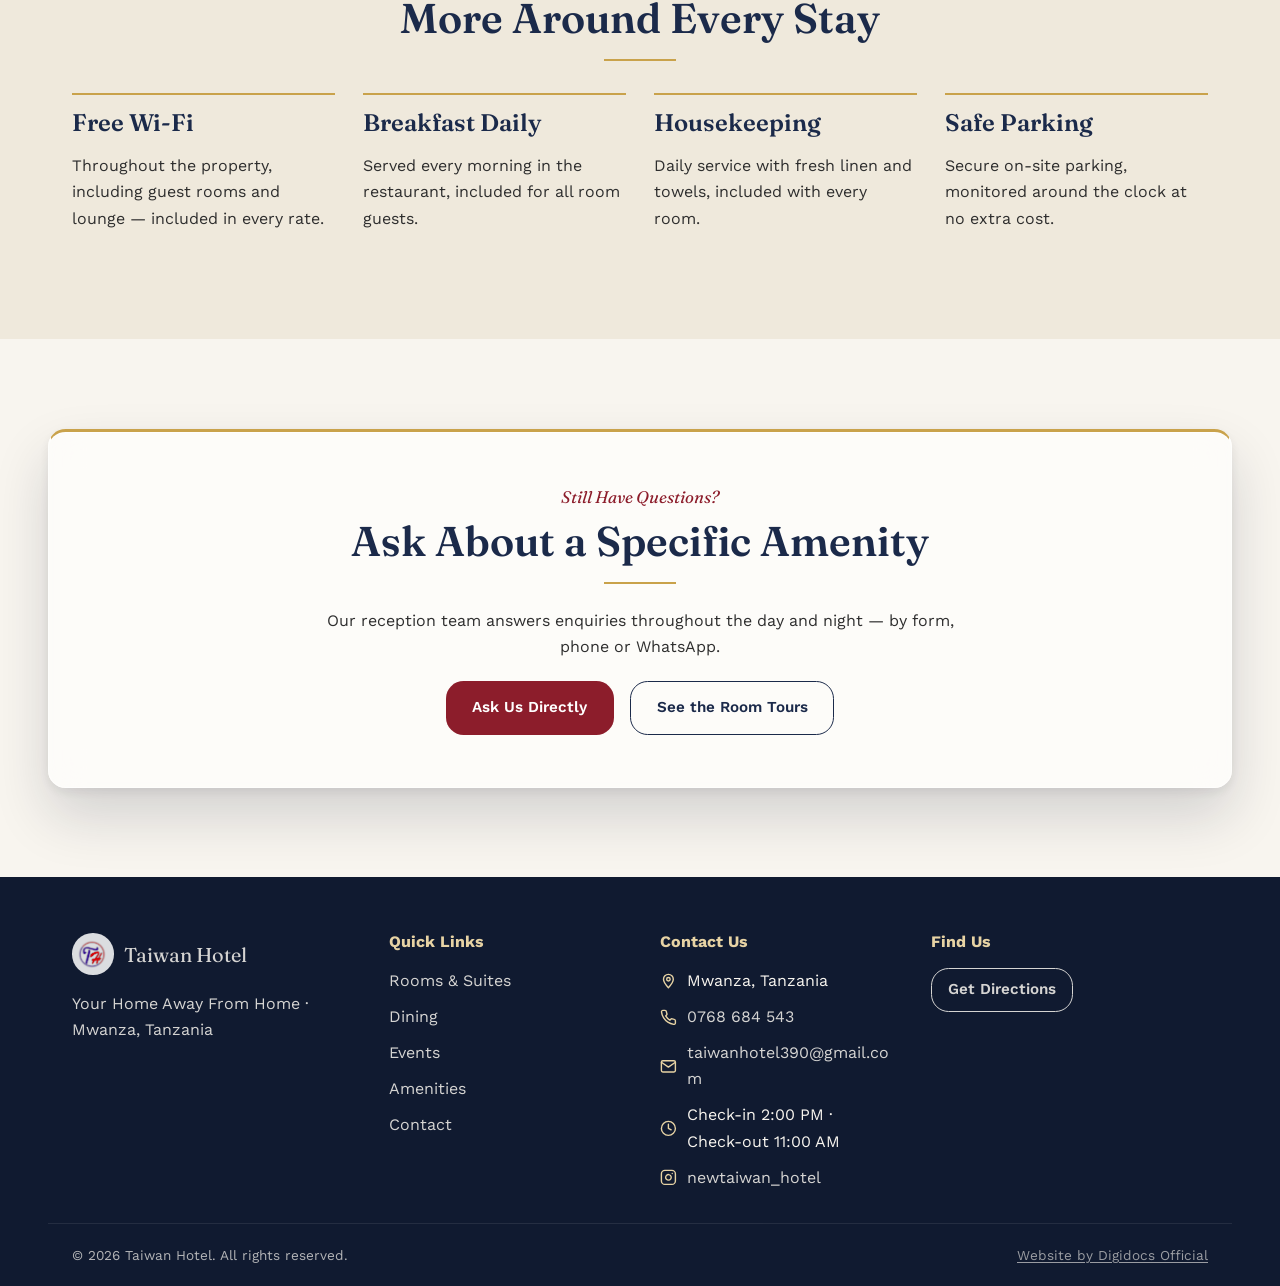
==== commit 4f4bdc44: "Update amenities.html" ====
--- a/amenities.html
+++ b/amenities.html
@@ -214,11 +214,11 @@
     <div>
       <h3 data-i18n="footer_contact">Contact Us</h3>
       <ul class="footer-list icon-list">
-        <li><svg class="icon" viewBox="0 0 24 24"><path d="M12 21s-7-7.5-7-12a7 7 0 0 1 14 0c0 4.5-7 12-7 12z"/><circle cx="12" cy="9" r="2.5"/></svg><span>P.O. Box 10651, Mwanza, Tanzania</span></li>
+        <li><svg class="icon" viewBox="0 0 24 24"><path d="M12 21s-7-7.5-7-12a7 7 0 0 1 14 0c0 4.5-7 12-7 12z"/><circle cx="12" cy="9" r="2.5"/></svg><span>Mwanza, Tanzania</span></li>
         <li><svg class="icon" viewBox="0 0 24 24"><path d="M22 16.92v3a2 2 0 0 1-2.18 2 19.79 19.79 0 0 1-8.63-3.07 19.5 19.5 0 0 1-6-6 19.79 19.79 0 0 1-3.07-8.67A2 2 0 0 1 4.11 2h3a2 2 0 0 1 2 1.72c.13.96.36 1.9.7 2.81a2 2 0 0 1-.45 2.11L8.09 9.91a16 16 0 0 0 6 6l1.27-1.27a2 2 0 0 1 2.11-.45c.91.34 1.85.57 2.81.7A2 2 0 0 1 22 16.92z"/></svg><a href="tel:+255768684543">0768 684 543</a></li>
         <li><svg class="icon" viewBox="0 0 24 24"><rect x="2" y="4" width="20" height="16" rx="2"/><path d="m22 6-10 7L2 6"/></svg><a href="mailto:taiwanhotel390@gmail.com">taiwanhotel390@gmail.com</a></li>
         <li><svg class="icon" viewBox="0 0 24 24"><circle cx="12" cy="12" r="10"/><path d="M12 6v6l4 2"/></svg><span data-i18n="footer_hours">Check-in 2:00 PM &middot; Check-out 11:00 AM</span></li>
-        <li><svg class="icon" viewBox="0 0 24 24"><rect x="2" y="2" width="20" height="20" rx="5"/><path d="M16 11.37A4 4 0 1 1 12.63 8 4 4 0 0 1 16 11.37z"/><line x1="17.5" y1="6.5" x2="17.5" y2="6.5"/></svg><a href="https://www.instagram.com/Taiwan_hotelmwanza" target="_blank" rel="noopener noreferrer">Taiwan_hotelmwanza</a></li>
+        <li><svg class="icon" viewBox="0 0 24 24"><rect x="2" y="2" width="20" height="20" rx="5"/><path d="M16 11.37A4 4 0 1 1 12.63 8 4 4 0 0 1 16 11.37z"/><line x1="17.5" y1="6.5" x2="17.5" y2="6.5"/></svg><a href="https://www.instagram.com/newtaiwan_hotel" target="_blank" rel="noopener noreferrer">newtaiwan_hotel</a></li>
       </ul>
     </div>
     <div>
